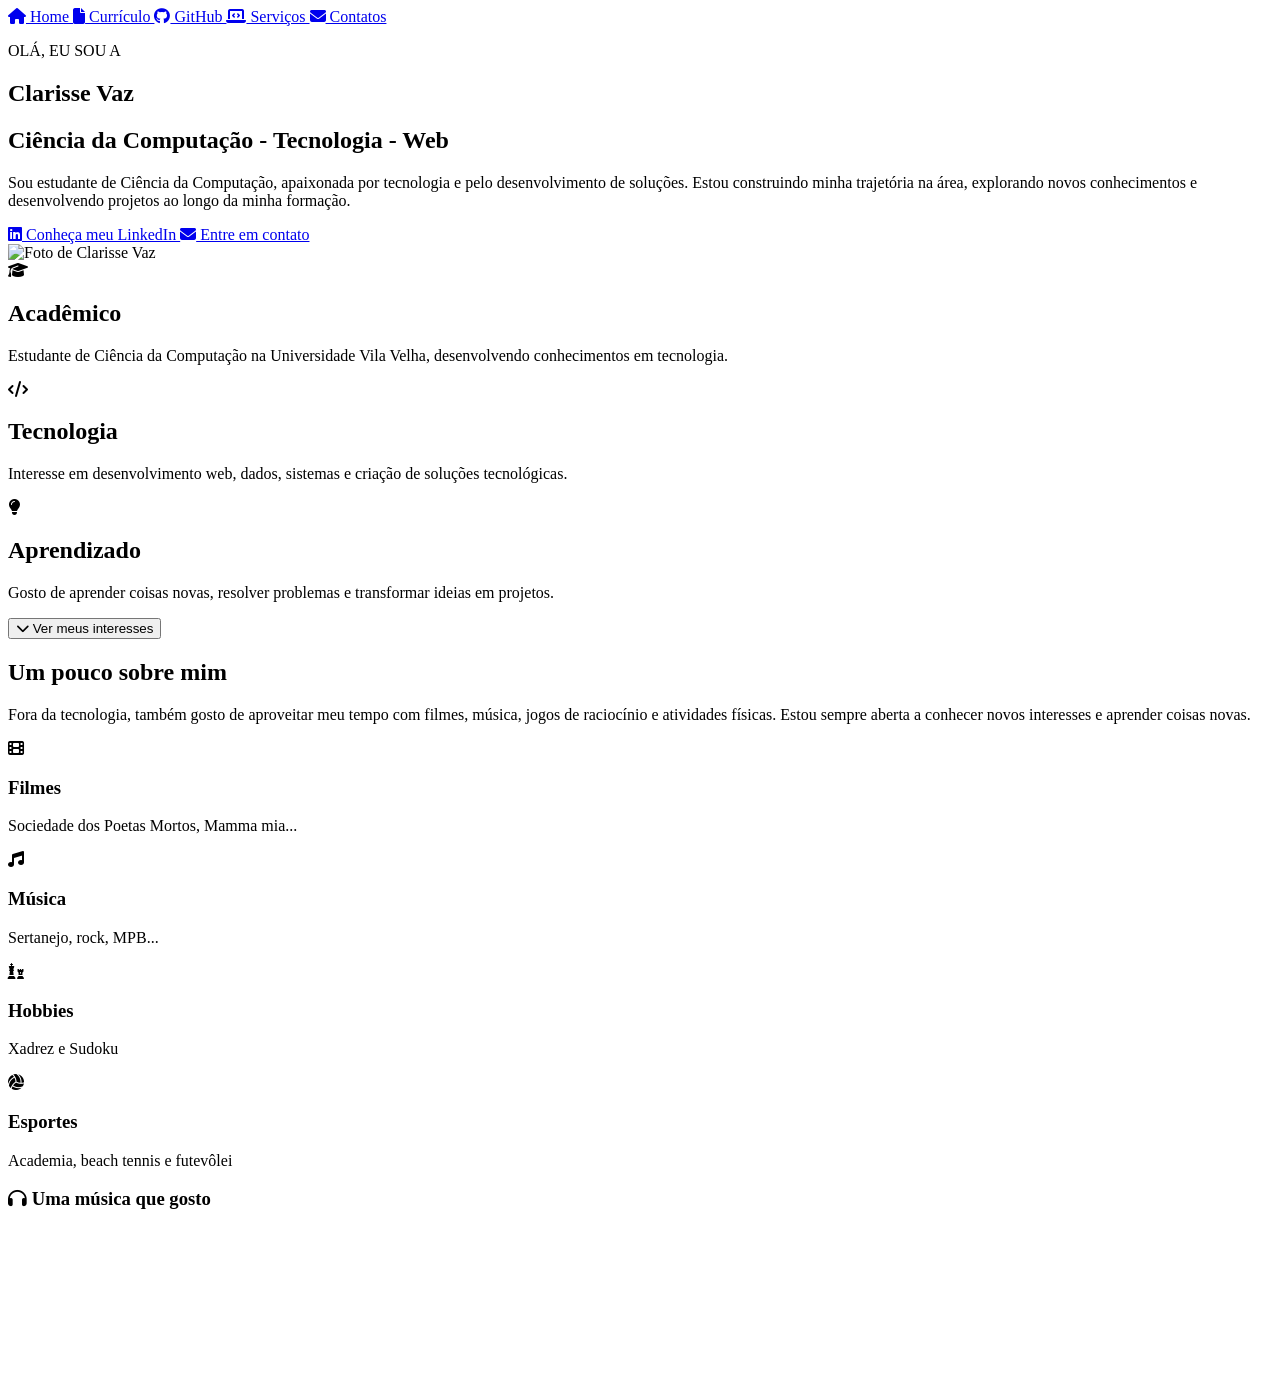
==== index.html @ 3a21029d "Add files via upload" ====
<!DOCTYPE html>

<html lang="pt-br">

<head>

    <meta charset="UTF-8">
    <meta name="viewport" content="width=device-width, initial-scale=1.0">

    <title>Clarisse Vaz</title>

    <link rel="stylesheet" href="style.css">

    <link rel="stylesheet" href="https://cdnjs.cloudflare.com/ajax/libs/font-awesome/6.5.2/css/all.min.css">

    <link rel="icon" type="image/png" href="imagens/favicon-32x32.png">

</head>

<body>

    <nav>

        <a href="index.html">
            <i class="fa-solid fa-house"></i>
            Home
        </a>

        <a href="curriculo.html">
            <i class="fa-solid fa-file"></i>
            Currículo
        </a>

        <a href="github.html">
            <i class="fa-brands fa-github"></i>
            GitHub
        </a>

        <a href="servicos.html">
            <i class="fa-solid fa-laptop-code"></i>
            Serviços
        </a>

        <a href="contato.html">
            <i class="fa-solid fa-envelope"></i>
            Contatos
        </a>

    </nav>


    <main>

        <section class="inicio">

            <div class="texto-inicio">

                <p>OLÁ, EU SOU A</p>

                <h1>Clarisse Vaz</h1>

                <h2>Ciência da Computação - Tecnologia - Web</h2>

                <p>
                    Sou estudante de Ciência da Computação, apaixonada
                    por tecnologia e pelo desenvolvimento de soluções.
                    Estou construindo minha trajetória na área, explorando novos conhecimentos e desenvolvendo projetos ao longo da minha formação. 
                </p>

                <div class="botoes-inicio">

                    <a href="https://www.linkedin.com/in/clarisse-vaz-0393b6333" target="_blank">
                        <i class="fa-brands fa-linkedin"></i>
                        Conheça meu LinkedIn
                    </a>

                    <a href="contato.html">
                        <i class="fa-solid fa-envelope"></i>
                        Entre em contato
                    </a>

                </div>

            </div>


            <div class="foto-inicio">

                <img src="imagens/Clarisse.jpg" alt="Foto de Clarisse Vaz">

            </div>

        </section>


        <section class="destaques">

            <div class="card-destaque">

                <i class="fa-solid fa-graduation-cap"></i>

                <h2>Acadêmico</h2>

                <p>
                    Estudante de Ciência da Computação na Universidade Vila Velha,
                    desenvolvendo conhecimentos em tecnologia.
            
                 </p>

            </div>


            <div class="card-destaque">

                <i class="fa-solid fa-code"></i>

                <h2>Tecnologia</h2>

                <p>
                    Interesse em desenvolvimento web, dados,
                    sistemas e criação de soluções tecnológicas.
                </p>

            </div>


            <div class="card-destaque">

                <i class="fa-solid fa-lightbulb"></i>

                <h2>Aprendizado</h2>

                <p>
                    Gosto de aprender coisas novas, resolver problemas
                    e transformar ideias em projetos.
                </p>

            </div>

        </section>

<button id="mostrarInteresses">
    <i class="fa-solid fa-chevron-down"></i>
    Ver meus interesses
</button>

<section class="interesses" id="interesses">

    <h2>Um pouco sobre mim</h2>

    <p>
        Fora da tecnologia, também gosto de aproveitar meu tempo
        com filmes, música, jogos de raciocínio e atividades físicas.
        Estou sempre aberta a conhecer novos interesses e aprender coisas novas.
    </p>

    <div class="lista-interesses">

        <div>
            <i class="fa-solid fa-film"></i>
            <h3>Filmes</h3>
            <p>Sociedade dos Poetas Mortos, Mamma mia...</p>
        </div>

        <div>
            <i class="fa-solid fa-music"></i>
            <h3>Música</h3>
            <p> Sertanejo, rock, MPB...</p>
        </div>

        <div>
            <i class="fa-solid fa-chess"></i>
            <h3>Hobbies</h3>
            <p>Xadrez e Sudoku</p>
        </div>

        <div>
            <i class="fa-solid fa-volleyball"></i>
            <h3>Esportes</h3>
            <p>Academia, beach tennis e futevôlei</p>
        </div>

    </div>

    <div class="musica">

        <h3>
            <i class="fa-solid fa-headphones"></i>
            Uma música que gosto
        </h3>

        <iframe
            style="border-radius:12px"
            src="https://open.spotify.com/embed/track/1fa1CGNcZTB1HYh4ut8nb3?utm_source=generator"
            width="100%"
            height="152"
            frameborder="0"
            allowfullscreen
            allow="autoplay; clipboard-write; encrypted-media; fullscreen; picture-in-picture"
            loading="lazy">
        </iframe>

    </div>

    </section>

    <script>

    const botao = document.getElementById("mostrarInteresses");
    const interesses = document.getElementById("interesses");

    botao.addEventListener("click", function() {

        if (interesses.style.display === "block") {

            interesses.style.display = "none";

            botao.innerHTML = '<i class="fa-solid fa-chevron-down"></i> Ver meus interesses';

        } else {

            interesses.style.display = "block";

            botao.innerHTML = '<i class="fa-solid fa-chevron-up"></i> Ocultar interesses';

        }

    });

</script>

    </main>   
   
</body>

</html>
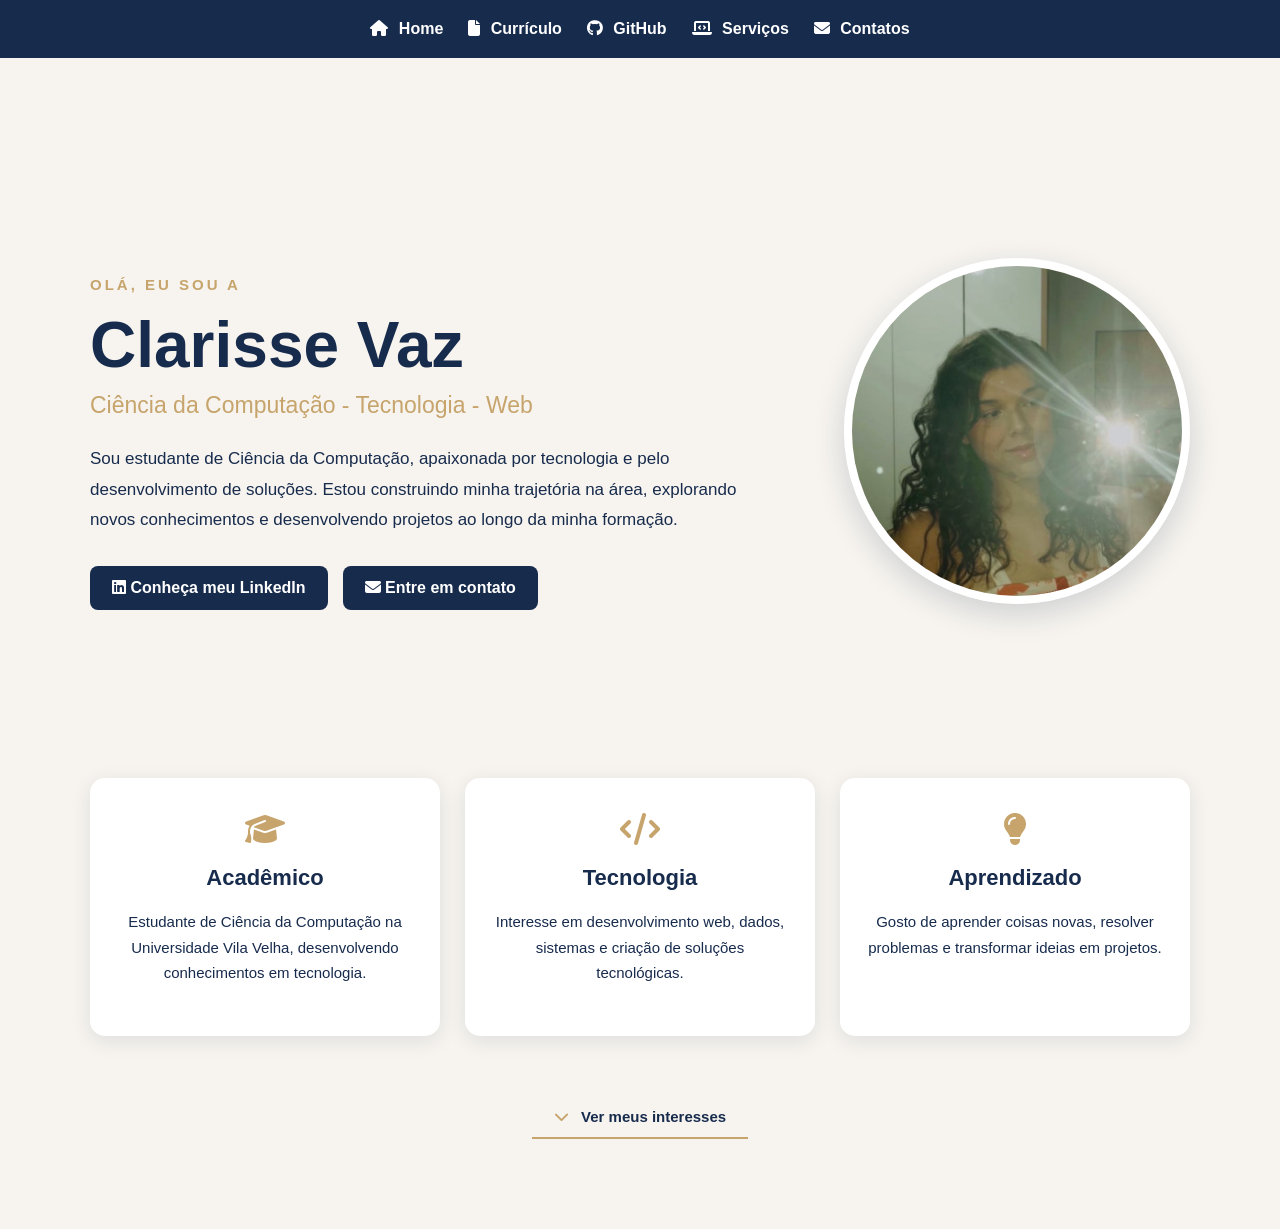
==== commit b4309020: "Update index.html" ====
--- a/index.html
+++ b/index.html
@@ -1,26 +1,20 @@
 <!DOCTYPE html>
-
 <html lang="pt-br">
 
 <head>
-
     <meta charset="UTF-8">
     <meta name="viewport" content="width=device-width, initial-scale=1.0">
 
     <title>Clarisse Vaz</title>
 
     <link rel="stylesheet" href="style.css">
-
     <link rel="stylesheet" href="https://cdnjs.cloudflare.com/ajax/libs/font-awesome/6.5.2/css/all.min.css">
-
-    <link rel="icon" type="image/png" href="imagens/favicon-32x32.png">
-
+    <link rel="icon" type="image/png" href="favicon-32x32.png">
 </head>
 
 <body>
 
     <nav>
-
         <a href="index.html">
             <i class="fa-solid fa-house"></i>
             Home
@@ -45,9 +39,7 @@
             <i class="fa-solid fa-envelope"></i>
             Contatos
         </a>
-
     </nav>
-
 
     <main>
 
@@ -64,7 +56,7 @@
                 <p>
                     Sou estudante de Ciência da Computação, apaixonada
                     por tecnologia e pelo desenvolvimento de soluções.
-                    Estou construindo minha trajetória na área, explorando novos conhecimentos e desenvolvendo projetos ao longo da minha formação. 
+                    Estou construindo minha trajetória na área, explorando novos conhecimentos e desenvolvendo projetos ao longo da minha formação.
                 </p>
 
                 <div class="botoes-inicio">
@@ -83,154 +75,127 @@
 
             </div>
 
-
             <div class="foto-inicio">
-
-                <img src="imagens/Clarisse.jpg" alt="Foto de Clarisse Vaz">
-
+                <img src="clarisse.jpg" alt="Foto de Clarisse Vaz">
             </div>
 
         </section>
 
-
         <section class="destaques">
 
             <div class="card-destaque">
-
                 <i class="fa-solid fa-graduation-cap"></i>
-
                 <h2>Acadêmico</h2>
-
                 <p>
                     Estudante de Ciência da Computação na Universidade Vila Velha,
                     desenvolvendo conhecimentos em tecnologia.
-            
-                 </p>
-
-            </div>
-
+                </p>
+            </div>
 
             <div class="card-destaque">
-
                 <i class="fa-solid fa-code"></i>
-
                 <h2>Tecnologia</h2>
-
                 <p>
                     Interesse em desenvolvimento web, dados,
                     sistemas e criação de soluções tecnológicas.
                 </p>
-
-            </div>
-
+            </div>
 
             <div class="card-destaque">
-
                 <i class="fa-solid fa-lightbulb"></i>
-
                 <h2>Aprendizado</h2>
-
                 <p>
                     Gosto de aprender coisas novas, resolver problemas
                     e transformar ideias em projetos.
                 </p>
-
             </div>
 
         </section>
 
-<button id="mostrarInteresses">
-    <i class="fa-solid fa-chevron-down"></i>
-    Ver meus interesses
-</button>
-
-<section class="interesses" id="interesses">
-
-    <h2>Um pouco sobre mim</h2>
-
-    <p>
-        Fora da tecnologia, também gosto de aproveitar meu tempo
-        com filmes, música, jogos de raciocínio e atividades físicas.
-        Estou sempre aberta a conhecer novos interesses e aprender coisas novas.
-    </p>
-
-    <div class="lista-interesses">
-
-        <div>
-            <i class="fa-solid fa-film"></i>
-            <h3>Filmes</h3>
-            <p>Sociedade dos Poetas Mortos, Mamma mia...</p>
-        </div>
-
-        <div>
-            <i class="fa-solid fa-music"></i>
-            <h3>Música</h3>
-            <p> Sertanejo, rock, MPB...</p>
-        </div>
-
-        <div>
-            <i class="fa-solid fa-chess"></i>
-            <h3>Hobbies</h3>
-            <p>Xadrez e Sudoku</p>
-        </div>
-
-        <div>
-            <i class="fa-solid fa-volleyball"></i>
-            <h3>Esportes</h3>
-            <p>Academia, beach tennis e futevôlei</p>
-        </div>
-
-    </div>
-
-    <div class="musica">
-
-        <h3>
-            <i class="fa-solid fa-headphones"></i>
-            Uma música que gosto
-        </h3>
-
-        <iframe
-            style="border-radius:12px"
-            src="https://open.spotify.com/embed/track/1fa1CGNcZTB1HYh4ut8nb3?utm_source=generator"
-            width="100%"
-            height="152"
-            frameborder="0"
-            allowfullscreen
-            allow="autoplay; clipboard-write; encrypted-media; fullscreen; picture-in-picture"
-            loading="lazy">
-        </iframe>
-
-    </div>
-
-    </section>
+        <button id="mostrarInteresses">
+            <i class="fa-solid fa-chevron-down"></i>
+            Ver meus interesses
+        </button>
+
+        <section class="interesses" id="interesses">
+
+            <h2>Um pouco sobre mim</h2>
+
+            <p>
+                Fora da tecnologia, também gosto de aproveitar meu tempo
+                com filmes, música, jogos de raciocínio e atividades físicas.
+                Estou sempre aberta a conhecer novos interesses e aprender coisas novas.
+            </p>
+
+            <div class="lista-interesses">
+
+                <div>
+                    <i class="fa-solid fa-film"></i>
+                    <h3>Filmes</h3>
+                    <p>Sociedade dos Poetas Mortos, Mamma mia...</p>
+                </div>
+
+                <div>
+                    <i class="fa-solid fa-music"></i>
+                    <h3>Música</h3>
+                    <p>Sertanejo, rock, MPB...</p>
+                </div>
+
+                <div>
+                    <i class="fa-solid fa-chess"></i>
+                    <h3>Hobbies</h3>
+                    <p>Xadrez e Sudoku</p>
+                </div>
+
+                <div>
+                    <i class="fa-solid fa-volleyball"></i>
+                    <h3>Esportes</h3>
+                    <p>Academia, beach tennis e futevôlei</p>
+                </div>
+
+            </div>
+
+            <div class="musica">
+
+                <h3>
+                    <i class="fa-solid fa-headphones"></i>
+                    Uma música que gosto
+                </h3>
+
+                <iframe
+                    style="border-radius:12px"
+                    src="https://open.spotify.com/embed/track/1fa1CGNcZTB1HYh4ut8nb3?utm_source=generator"
+                    width="100%"
+                    height="152"
+                    frameborder="0"
+                    allowfullscreen
+                    allow="autoplay; clipboard-write; encrypted-media; fullscreen; picture-in-picture"
+                    loading="lazy">
+                </iframe>
+
+            </div>
+
+        </section>
+
+    </main>
 
     <script>
-
-    const botao = document.getElementById("mostrarInteresses");
-    const interesses = document.getElementById("interesses");
-
-    botao.addEventListener("click", function() {
-
-        if (interesses.style.display === "block") {
-
-            interesses.style.display = "none";
-
-            botao.innerHTML = '<i class="fa-solid fa-chevron-down"></i> Ver meus interesses';
-
-        } else {
-
-            interesses.style.display = "block";
-
-            botao.innerHTML = '<i class="fa-solid fa-chevron-up"></i> Ocultar interesses';
-
-        }
-
-    });
-
-</script>
-
-    </main>   
-   
+        const botao = document.getElementById("mostrarInteresses");
+        const interesses = document.getElementById("interesses");
+
+        botao.addEventListener("click", function () {
+
+            if (interesses.style.display === "block") {
+                interesses.style.display = "none";
+                botao.innerHTML = '<i class="fa-solid fa-chevron-down"></i> Ver meus interesses';
+            } else {
+                interesses.style.display = "block";
+                botao.innerHTML = '<i class="fa-solid fa-chevron-up"></i> Ocultar interesses';
+            }
+
+        });
+    </script>
+
 </body>
 
 </html>
--- a/style.css
+++ b/style.css
@@ -0,0 +1,623 @@
+/* =========================
+   CONFIGURAÇÕES GERAIS
+========================= */
+
+body {
+    font-family: Arial, sans-serif;
+    background-color: #F7F4EF;
+    color: #172B4D;
+    margin: 0;
+}
+
+main {
+    max-width: 1100px;
+    margin: 0 auto;
+    padding: 60px 40px;
+    text-align: center;
+}
+
+h1 {
+    font-size: 42px;
+    margin-bottom: 15px;
+}
+
+h2 {
+    font-size: 28px;
+    margin-top: 40px;
+}
+
+p {
+    line-height: 1.7;
+}
+
+
+/* =========================
+   MENU
+========================= */
+
+nav {
+    background-color: #172B4D;
+    padding: 20px;
+    display: flex;
+    justify-content: center;
+    gap: 25px;
+    position: relative;
+}
+
+nav a {
+    color: white;
+    text-decoration: none;
+    font-weight: bold;
+}
+
+nav a:hover {
+    color: #C6A46C;
+}
+
+nav a i {
+    margin-right: 6px;
+}
+
+
+/* =========================
+   INSTAGRAM NO TOPO
+========================= */
+
+.instagram-topo {
+    position: absolute;
+    top: 10px;
+    right: 20px;
+    z-index: 10;
+}
+
+.instagram-topo a {
+    color: white;
+    text-decoration: none;
+    font-size: 12px;
+    font-weight: bold;
+}
+
+.instagram-topo i {
+    margin-right: 5px;
+    color: #C6A46C;
+}
+
+.instagram-topo a:hover {
+    color: #C6A46C;
+}
+
+
+/* =========================
+   HOME
+========================= */
+
+.inicio {
+    min-height: 70vh;
+    display: flex;
+    align-items: center;
+    justify-content: space-between;
+    gap: 70px;
+    text-align: left;
+}
+
+.texto-inicio {
+    max-width: 650px;
+}
+
+.texto-inicio p:first-child {
+    color: #C6A46C;
+    font-size: 15px;
+    font-weight: bold;
+    letter-spacing: 3px;
+    margin-bottom: 10px;
+}
+
+.texto-inicio h1 {
+    font-size: 64px;
+    margin: 0 0 10px;
+    color: #172B4D;
+}
+
+.texto-inicio h2 {
+    font-size: 23px;
+    font-weight: normal;
+    margin: 0 0 25px;
+    color: #C6A46C;
+}
+
+.texto-inicio p {
+    font-size: 17px;
+    line-height: 1.8;
+}
+
+
+/* =========================
+   FOTO DA HOME
+========================= */
+
+.foto-inicio {
+    flex-shrink: 0;
+}
+
+.foto-inicio img {
+    width: 330px;
+    height: 330px;
+    object-fit: cover;
+    border-radius: 50%;
+    border: 8px solid white;
+    box-shadow: 0 10px 30px rgba(23, 43, 77, 0.18);
+}
+
+
+/* =========================
+   BOTÕES DA HOME
+========================= */
+
+.botoes-inicio {
+    display: flex;
+    gap: 15px;
+    margin-top: 30px;
+    flex-wrap: wrap;
+}
+
+.botoes-inicio a {
+    display: inline-block;
+    padding: 13px 22px;
+    border-radius: 8px;
+    background-color: #172B4D;
+    color: white;
+    text-decoration: none;
+    font-weight: bold;
+    transition: 0.3s;
+}
+
+.botoes-inicio a:hover {
+    background-color: #C6A46C;
+    transform: translateY(-3px);
+}
+
+
+/* =========================
+   CARDS DE DESTAQUE
+========================= */
+
+.destaques {
+    display: grid;
+    grid-template-columns: repeat(3, 1fr);
+    gap: 25px;
+    margin: 30px 0 50px;
+}
+
+.card-destaque {
+    background-color: white;
+    padding: 35px 25px;
+    border-radius: 15px;
+    text-align: center;
+    box-shadow: 0 5px 20px rgba(23, 43, 77, 0.10);
+    transition: 0.3s;
+}
+
+.card-destaque:hover {
+    transform: translateY(-7px);
+    box-shadow: 0 12px 25px rgba(23, 43, 77, 0.16);
+}
+
+.card-destaque i {
+    font-size: 32px;
+    color: #C6A46C;
+    margin-bottom: 10px;
+}
+
+.card-destaque h2 {
+    margin-top: 10px;
+    font-size: 22px;
+}
+
+.card-destaque p {
+    font-size: 15px;
+    line-height: 1.7;
+}
+
+
+/* =========================
+   SEÇÃO SOBRE
+========================= */
+
+.sobre {
+    background-color: white;
+    padding: 40px;
+    border-radius: 15px;
+    margin-top: 30px;
+    box-shadow: 0 5px 20px rgba(23, 43, 77, 0.10);
+}
+
+.sobre h2 {
+    color: #172B4D;
+}
+
+.sobre ul {
+    text-align: left;
+    max-width: 600px;
+    margin: 20px auto;
+    line-height: 2;
+}
+
+
+/* =========================
+   LINKS
+========================= */
+
+main a {
+    color: #172B4D;
+    font-weight: bold;
+}
+
+main a:hover {
+    color: #C6A46C;
+}
+
+
+/* =========================
+   FORMULÁRIO DE CONTATO
+========================= */
+
+form {
+    max-width: 650px;
+    margin: 40px auto;
+    padding: 35px;
+    background-color: white;
+    border-radius: 12px;
+    box-shadow: 0 5px 20px rgba(23, 43, 77, 0.10);
+    text-align: left;
+}
+
+form label {
+    display: block;
+    margin-top: 18px;
+    margin-bottom: 7px;
+    font-weight: bold;
+}
+
+form input,
+form select,
+form textarea {
+    display: block;
+    width: 100%;
+    padding: 14px 16px;
+    border: 1px solid #D8D5CF;
+    border-radius: 8px;
+    box-sizing: border-box;
+    font-family: Arial, sans-serif;
+    font-size: 15px;
+    background-color: #FDFCFA;
+    color: #172B4D;
+}
+
+form input:focus,
+form select:focus,
+form textarea:focus {
+    outline: none;
+    border-color: #C6A46C;
+    box-shadow: 0 0 0 2px rgba(198, 164, 108, 0.15);
+}
+
+form textarea {
+    resize: vertical;
+}
+
+form input[type="checkbox"] {
+    display: inline-block;
+    width: auto;
+    margin-right: 8px;
+}
+
+form button {
+    margin-top: 25px;
+    padding: 13px 25px;
+    background-color: #172B4D;
+    color: white;
+    border: none;
+    border-radius: 8px;
+    cursor: pointer;
+    font-weight: bold;
+}
+
+form button:hover {
+    background-color: #C6A46C;
+}
+
+
+/* =========================
+   CURRÍCULO
+========================= */
+
+.curriculo {
+    max-width: 800px;
+    margin: 0 auto;
+    padding: 50px 60px;
+    background-color: white;
+    border-radius: 4px;
+    box-shadow: 0 5px 25px rgba(23, 43, 77, 0.12);
+    text-align: left;
+}
+
+.curriculo h1 {
+    text-align: center;
+    margin-top: 0;
+}
+
+.curriculo > p {
+    text-align: center;
+}
+
+.curriculo h2 {
+    border-bottom: 2px solid #C6A46C;
+    padding-bottom: 8px;
+    margin-top: 40px;
+}
+
+.curriculo section {
+    margin-bottom: 30px;
+}
+
+.curriculo ul {
+    line-height: 2;
+}
+
+
+/* =========================
+   TABELAS
+========================= */
+
+table {
+    width: 100%;
+    margin: 40px auto;
+    border-collapse: collapse;
+    background-color: white;
+    border-radius: 10px;
+    overflow: hidden;
+    box-shadow: 0 5px 20px rgba(23, 43, 77, 0.10);
+}
+
+th,
+td {
+    padding: 18px;
+    border-bottom: 1px solid #ddd;
+    text-align: center;
+}
+
+th {
+    background-color: #172B4D;
+    color: white;
+}
+
+tr:hover {
+    background-color: #F7F4EF;
+}
+
+
+/* =========================
+   BOTÃO DE INTERESSES
+========================= */
+
+#mostrarInteresses {
+    margin: 10px 0 30px;
+    padding: 12px 22px;
+    border: none;
+    border-bottom: 2px solid #C6A46C;
+    background-color: transparent;
+    color: #172B4D;
+    font-family: Arial, sans-serif;
+    font-size: 15px;
+    font-weight: bold;
+    cursor: pointer;
+    transition: 0.3s;
+}
+
+#mostrarInteresses i {
+    color: #C6A46C;
+    margin-right: 8px;
+    transition: 0.3s;
+}
+
+#mostrarInteresses:hover {
+    color: #C6A46C;
+}
+
+
+/* =========================
+   SEÇÃO DE INTERESSES
+========================= */
+
+.interesses {
+    display: none;
+    background-color: white;
+    padding: 35px;
+    border-radius: 15px;
+    margin: 25px 0 40px;
+    box-shadow: 0 5px 20px rgba(23, 43, 77, 0.10);
+    text-align: center;
+}
+
+.interesses h2 {
+    margin-top: 0;
+    color: #172B4D;
+}
+
+.interesses > p {
+    max-width: 700px;
+    margin: 0 auto 30px;
+}
+
+
+/* =========================
+   CARDS DOS INTERESSES
+========================= */
+
+.lista-interesses {
+    display: grid;
+    grid-template-columns: repeat(2, 1fr);
+    gap: 20px;
+}
+
+.lista-interesses div {
+    padding: 25px;
+    background-color: #F7F4EF;
+    border-radius: 12px;
+    transition: 0.3s;
+}
+
+.lista-interesses div:hover {
+    transform: translateY(-5px);
+}
+
+.lista-interesses i {
+    font-size: 28px;
+    color: #C6A46C;
+}
+
+.lista-interesses h3 {
+    color: #172B4D;
+    margin: 12px 0 8px;
+}
+
+.lista-interesses p {
+    margin: 0;
+    font-size: 15px;
+}
+
+
+/* =========================
+   SPOTIFY
+========================= */
+
+.musica {
+    max-width: 700px;
+    margin: 30px auto 0;
+}
+
+.musica h3 {
+    color: #172B4D;
+    margin-bottom: 15px;
+}
+
+.musica h3 i {
+    color: #C6A46C;
+    margin-right: 8px;
+}
+
+.musica iframe {
+    display: block;
+}
+
+
+/* =========================
+   CELULAR
+========================= */
+
+@media (max-width: 768px) {
+
+    nav {
+        flex-wrap: wrap;
+        gap: 15px;
+    }
+
+    .instagram-topo {
+        position: static;
+        width: 100%;
+        text-align: center;
+        margin-top: 5px;
+    }
+
+    main {
+        padding: 40px 20px;
+    }
+
+    .inicio {
+        flex-direction: column;
+        text-align: center;
+        gap: 35px;
+    }
+
+    .texto-inicio h1 {
+        font-size: 45px;
+    }
+
+    .texto-inicio h2 {
+        font-size: 20px;
+    }
+
+    .foto-inicio img {
+        width: 250px;
+        height: 250px;
+    }
+
+    .botoes-inicio {
+        justify-content: center;
+    }
+
+    .destaques {
+        grid-template-columns: 1fr;
+    }
+
+    .lista-interesses {
+        grid-template-columns: 1fr;
+    }
+
+    .interesses {
+        padding: 25px 20px;
+    }
+
+    table {
+        font-size: 14px;
+    }
+
+    th,
+    td {
+        padding: 10px 6px;
+    }
+
+    .curriculo {
+        padding: 35px 25px;
+    }
+}
+/*=================
+GITHUB MAOZINHA 
+=================*/
+.github-logo {
+  transition: transform 0.2s ease, opacity 0.2s ease;
+  cursor: pointer;
+}
+
+.github-logo:hover {
+  transform: scale(1.05); 
+  opacity: 0.8;     
+}
+
+/*=================
+GITHUB LINK
+=================*/
+.github-logo {
+  cursor: pointer;
+  transition: transform 0.2s ease-in-out;
+}
+
+.github-logo:hover {
+  transform: scale(1.08); /* Efeito de zoom ao passar o rato */
+}
+
+.btn-github {
+  padding: 12px 24px;
+  background-color: #24292e; /* Cor escura padrão do GitHub */
+  color: #ffffff;
+  border: none;
+  border-radius: 6px;
+  font-size: 16px;
+  font-weight: bold;
+  cursor: pointer;
+  transition: background-color 0.2s ease;
+}
+
+.btn-github:hover {
+  background-color: #000000;
+}
